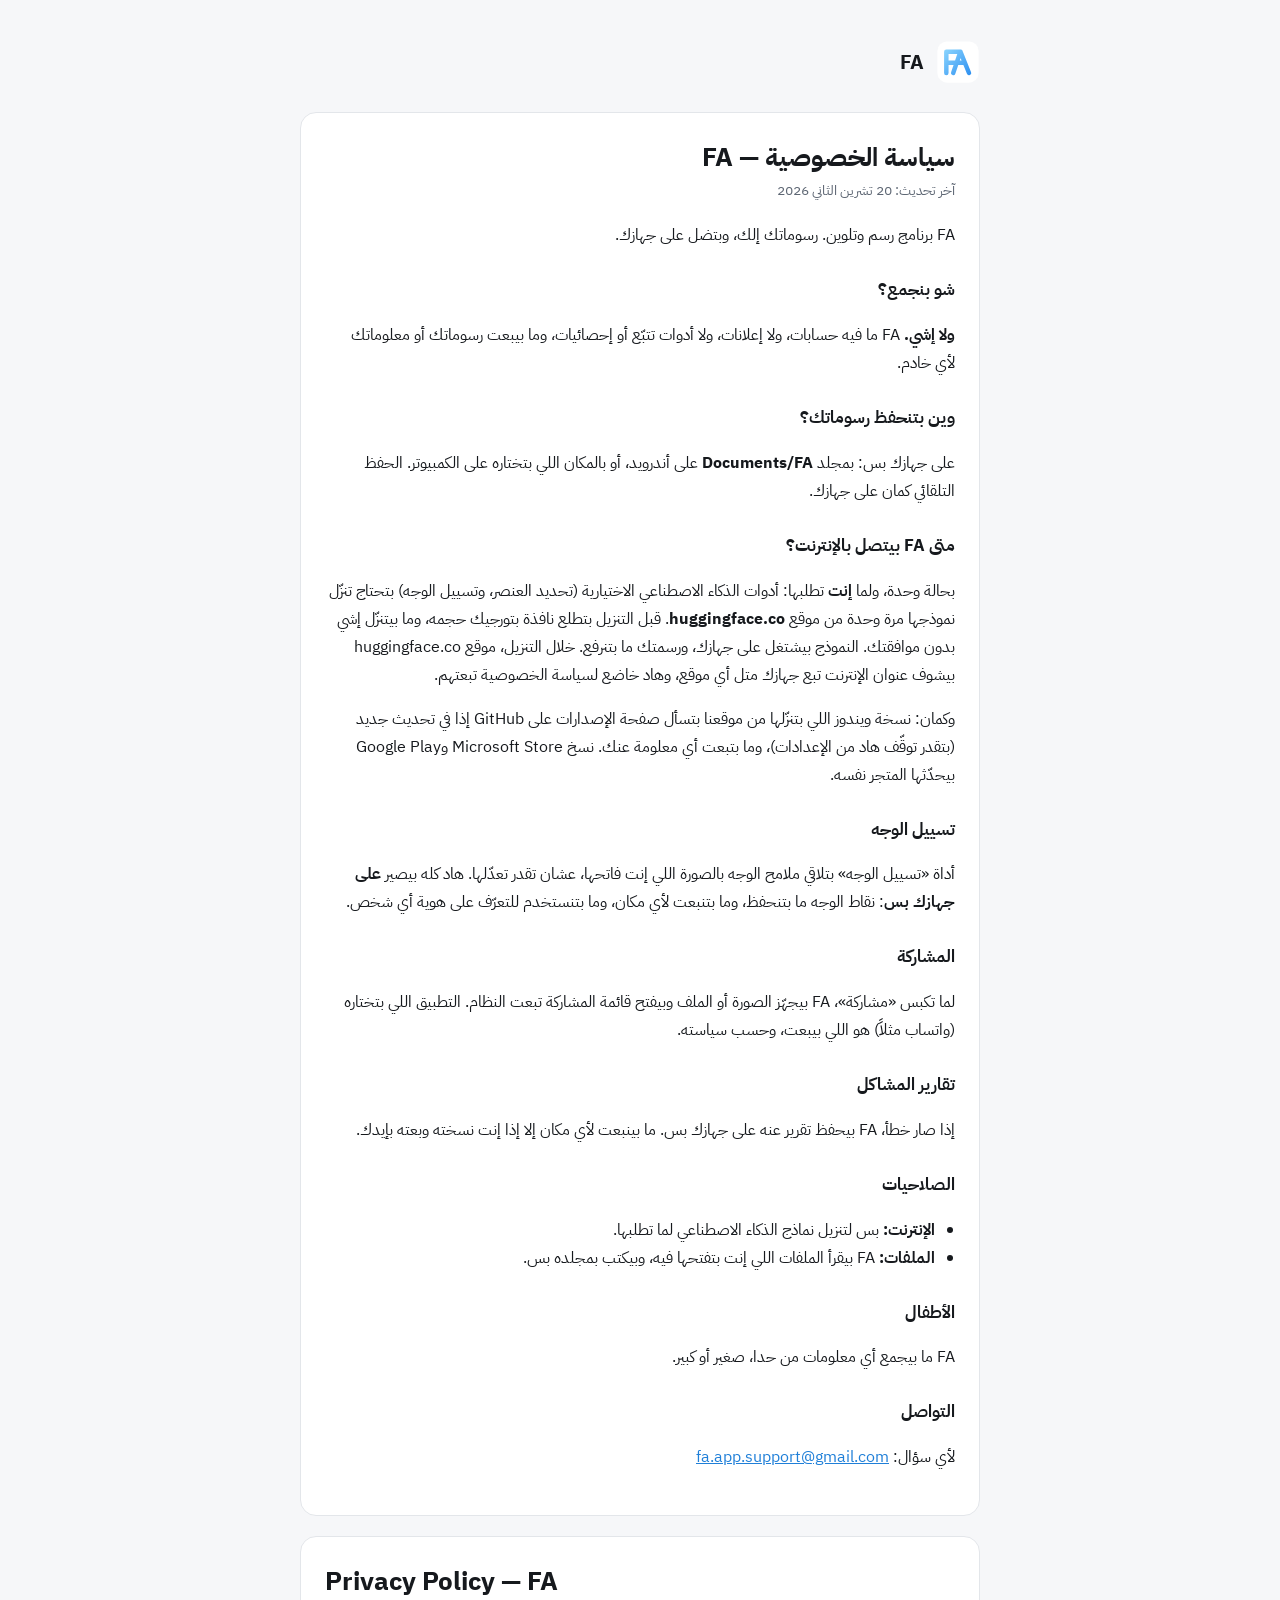
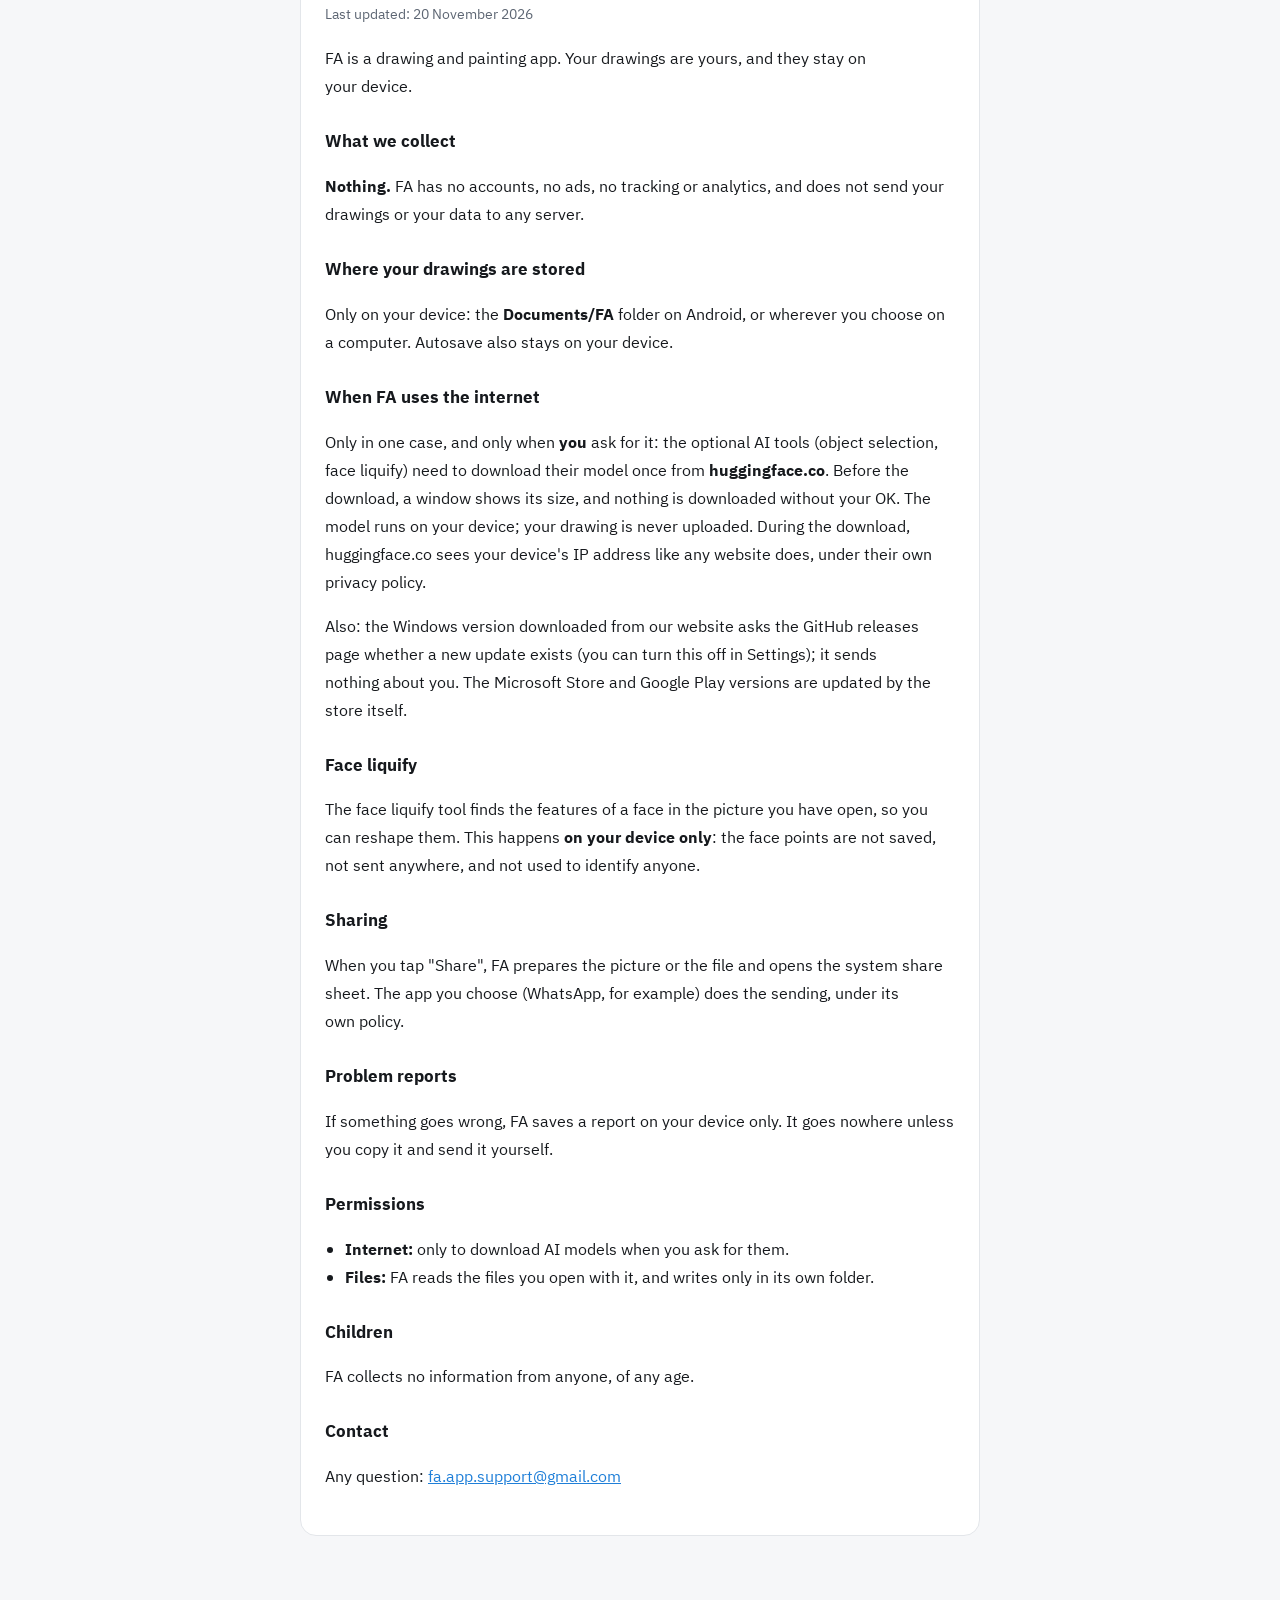
==== privacy.html @ 04025201 "Privacy policy page (Google Play / Microsoft Store link) Co-Authored-By: Claude Opus 5.5 <noreply@an" ====
<!doctype html>
<html lang="ar" dir="rtl">
<head>
<meta charset="utf-8">
<meta name="viewport" content="width=device-width, initial-scale=1">
<meta http-equiv="Content-Security-Policy" content="default-src 'self'; style-src 'self' 'unsafe-inline'; font-src 'self'">
<title>FA — سياسة الخصوصية · Privacy Policy</title>
<link rel="stylesheet" href="site/assets/fonts/fonts.css">
<style>
  /* Same text as docs/store/privacy-policy.md: change both together. */
  :root { --bg: #0f1114; --card: #171a1f; --text: #e8ebf0; --muted: #9aa3b0; --line: #262a31; --accent: #5ab8ff; }
  @media (prefers-color-scheme: light) { :root { --bg: #f6f7f9; --card: #fff; --text: #16191d; --muted: #5d6673; --line: #e3e6ea; --accent: #1f7fd8; } }
  * { box-sizing: border-box; }
  body { margin: 0; background: var(--bg); color: var(--text); font: 16px/1.75 'IBM Plex Sans Arabic', system-ui, sans-serif; -webkit-font-smoothing: antialiased; }
  main { max-width: 720px; margin: 0 auto; padding: 40px 20px 64px; }
  .brand { display: flex; align-items: center; gap: 12px; margin-bottom: 28px; }
  .brand svg { width: 44px; height: 44px; }
  .brand b { font-size: 20px; }
  section { background: var(--card); border: 1px solid var(--line); border-radius: 16px; padding: 28px 24px; margin-bottom: 20px; }
  h1 { font-size: 26px; line-height: 1.3; margin: 0 0 4px; text-wrap: balance; }
  h2 { font-size: 17px; margin: 26px 0 6px; }
  p, li { color: var(--text); text-wrap: pretty; }
  .date { color: var(--muted); font-size: 14px; margin: 0 0 18px; }
  ul { padding-inline-start: 20px; }
  a { color: var(--accent); }
  .en { direction: ltr; text-align: left; }
</style>
</head>
<body>
<main>
  <div class="brand" aria-hidden="true">
    <svg viewBox="0 0 64 64"><defs><linearGradient id="g" gradientUnits="userSpaceOnUse" x1="10" y1="12" x2="52" y2="52"><stop offset="0" stop-color="#8fd8ff"/><stop offset="1" stop-color="#2b8ef0"/></linearGradient></defs><rect x="2" y="2" width="60" height="60" rx="14" fill="#fff"/><path d="M15 48V17H35.5L48 48M35.5 17L25 48M15 33H42" fill="none" stroke="url(#g)" stroke-width="6.5" stroke-linecap="round" stroke-linejoin="round"/></svg>
    <b>FA</b>
  </div>

  <section>
    <h1>سياسة الخصوصية — FA</h1>
    <p class="date">آخر تحديث: 20 تشرين الثاني 2026</p>
    <p>FA برنامج رسم وتلوين. رسوماتك إلك، وبتضل على جهازك.</p>

    <h2>شو بنجمع؟</h2>
    <p><b>ولا إشي.</b> FA ما فيه حسابات، ولا إعلانات، ولا أدوات تتبّع أو إحصائيات، وما بيبعت رسوماتك أو معلوماتك لأي خادم.</p>

    <h2>وين بتنحفظ رسوماتك؟</h2>
    <p>على جهازك بس: بمجلد <b>Documents/FA</b> على أندرويد، أو بالمكان اللي بتختاره على الكمبيوتر. الحفظ التلقائي كمان على جهازك.</p>

    <h2>متى FA بيتصل بالإنترنت؟</h2>
    <p>بحالة وحدة، ولما <b>إنت</b> تطلبها: أدوات الذكاء الاصطناعي الاختيارية (تحديد العنصر، وتسييل الوجه) بتحتاج تنزّل نموذجها مرة وحدة من موقع <b>huggingface.co</b>. قبل التنزيل بتطلع نافذة بتورجيك حجمه، وما بيتنزّل إشي بدون موافقتك. النموذج بيشتغل على جهازك، ورسمتك ما بتنرفع. خلال التنزيل، موقع huggingface.co بيشوف عنوان الإنترنت تبع جهازك متل أي موقع، وهاد خاضع لسياسة الخصوصية تبعتهم.</p>

    <p>وكمان: نسخة ويندوز اللي بتنزّلها من موقعنا بتسأل صفحة الإصدارات على GitHub إذا في تحديث جديد (بتقدر توقّف هاد من الإعدادات)، وما بتبعت أي معلومة عنك. نسخ Microsoft Store وGoogle Play بيحدّثها المتجر نفسه.</p>

    <h2>تسييل الوجه</h2>
    <p>أداة «تسييل الوجه» بتلاقي ملامح الوجه بالصورة اللي إنت فاتحها، عشان تقدر تعدّلها. هاد كله بيصير <b>على جهازك بس</b>: نقاط الوجه ما بتنحفظ، وما بتنبعت لأي مكان، وما بتنستخدم للتعرّف على هوية أي شخص.</p>

    <h2>المشاركة</h2>
    <p>لما تكبس «مشاركة»، FA بيجهّز الصورة أو الملف وبيفتح قائمة المشاركة تبعت النظام. التطبيق اللي بتختاره (واتساب مثلاً) هو اللي بيبعت، وحسب سياسته.</p>

    <h2>تقارير المشاكل</h2>
    <p>إذا صار خطأ، FA بيحفظ تقرير عنه على جهازك بس. ما بينبعت لأي مكان إلا إذا إنت نسخته وبعته بإيدك.</p>

    <h2>الصلاحيات</h2>
    <ul>
      <li><b>الإنترنت:</b> بس لتنزيل نماذج الذكاء الاصطناعي لما تطلبها.</li>
      <li><b>الملفات:</b> FA بيقرأ الملفات اللي إنت بتفتحها فيه، وبيكتب بمجلده بس.</li>
    </ul>

    <h2>الأطفال</h2>
    <p>FA ما بيجمع أي معلومات من حدا، صغير أو كبير.</p>

    <h2>التواصل</h2>
    <p>لأي سؤال: <a href="mailto:fa.app.support@gmail.com" dir="ltr">fa.app.support@gmail.com</a></p>
  </section>

  <section class="en" lang="en" dir="ltr">
    <h1>Privacy Policy — FA</h1>
    <p class="date">Last updated: 20 November 2026</p>
    <p>FA is a drawing and painting app. Your drawings are yours, and they stay on your device.</p>

    <h2>What we collect</h2>
    <p><b>Nothing.</b> FA has no accounts, no ads, no tracking or analytics, and does not send your drawings or your data to any server.</p>

    <h2>Where your drawings are stored</h2>
    <p>Only on your device: the <b>Documents/FA</b> folder on Android, or wherever you choose on a computer. Autosave also stays on your device.</p>

    <h2>When FA uses the internet</h2>
    <p>Only in one case, and only when <b>you</b> ask for it: the optional AI tools (object selection, face liquify) need to download their model once from <b>huggingface.co</b>. Before the download, a window shows its size, and nothing is downloaded without your OK. The model runs on your device; your drawing is never uploaded. During the download, huggingface.co sees your device's IP address like any website does, under their own privacy policy.</p>

    <p>Also: the Windows version downloaded from our website asks the GitHub releases page whether a new update exists (you can turn this off in Settings); it sends nothing about you. The Microsoft Store and Google Play versions are updated by the store itself.</p>

    <h2>Face liquify</h2>
    <p>The face liquify tool finds the features of a face in the picture you have open, so you can reshape them. This happens <b>on your device only</b>: the face points are not saved, not sent anywhere, and not used to identify anyone.</p>

    <h2>Sharing</h2>
    <p>When you tap "Share", FA prepares the picture or the file and opens the system share sheet. The app you choose (WhatsApp, for example) does the sending, under its own policy.</p>

    <h2>Problem reports</h2>
    <p>If something goes wrong, FA saves a report on your device only. It goes nowhere unless you copy it and send it yourself.</p>

    <h2>Permissions</h2>
    <ul>
      <li><b>Internet:</b> only to download AI models when you ask for them.</li>
      <li><b>Files:</b> FA reads the files you open with it, and writes only in its own folder.</li>
    </ul>

    <h2>Children</h2>
    <p>FA collects no information from anyone, of any age.</p>

    <h2>Contact</h2>
    <p>Any question: <a href="mailto:fa.app.support@gmail.com">fa.app.support@gmail.com</a></p>
  </section>
</main>
</body>
</html>
---- site/assets/fonts/fonts.css ----
/* IBM Plex Sans Arabic, SIL Open Font License 1.1 (OFL.txt). Bundled: the app works offline and its CSP blocks remote fonts. */
@font-face{font-family:'IBM Plex Sans Arabic';font-style:normal;font-weight:400;font-display:swap;src:url(plex-arabic-400-arabic.woff2) format('woff2');unicode-range:U+0600-06FF, U+0750-077F, U+0870-0891, U+0897-08E1, U+08E3-08FF, U+200C-200E, U+2010-2011, U+204F, U+2E41, U+FB50-FDFF, U+FE70-FE74, U+FE76-FEFC, U+102E0-102FB, U+10E60-10E7E, U+10EC2-10EC7, U+10EC9-10EEE, U+10EF0-10EFF, U+1EE00-1EE03, U+1EE05-1EE1F, U+1EE21-1EE22, U+1EE24, U+1EE27, U+1EE29-1EE32, U+1EE34-1EE37, U+1EE39, U+1EE3B, U+1EE42, U+1EE47, U+1EE49, U+1EE4B, U+1EE4D-1EE4F, U+1EE51-1EE52, U+1EE54, U+1EE57, U+1EE59, U+1EE5B, U+1EE5D, U+1EE5F, U+1EE61-1EE62, U+1EE64, U+1EE67-1EE6A, U+1EE6C-1EE72, U+1EE74-1EE77, U+1EE79-1EE7C, U+1EE7E, U+1EE80-1EE89, U+1EE8B-1EE9B, U+1EEA1-1EEA3, U+1EEA5-1EEA9, U+1EEAB-1EEBB, U+1EEF0-1EEF1;}
@font-face{font-family:'IBM Plex Sans Arabic';font-style:normal;font-weight:400;font-display:swap;src:url(plex-arabic-400-latin-ext.woff2) format('woff2');unicode-range:U+0100-02BA, U+02BD-02C5, U+02C7-02CC, U+02CE-02D7, U+02DD-02FF, U+0304, U+0308, U+0329, U+1D00-1DBF, U+1E00-1E9F, U+1EF2-1EFF, U+2020, U+20A0-20AB, U+20AD-20C4, U+2113, U+2C60-2C7F, U+A720-A7FF;}
@font-face{font-family:'IBM Plex Sans Arabic';font-style:normal;font-weight:400;font-display:swap;src:url(plex-arabic-400-latin.woff2) format('woff2');unicode-range:U+0000-00FF, U+0131, U+0152-0153, U+02BB-02BC, U+02C6, U+02DA, U+02DC, U+0304, U+0308, U+0329, U+2000-206F, U+20AC, U+2122, U+2191, U+2193, U+2212, U+2215, U+FEFF, U+FFFD;}
@font-face{font-family:'IBM Plex Sans Arabic';font-style:normal;font-weight:500;font-display:swap;src:url(plex-arabic-500-arabic.woff2) format('woff2');unicode-range:U+0600-06FF, U+0750-077F, U+0870-0891, U+0897-08E1, U+08E3-08FF, U+200C-200E, U+2010-2011, U+204F, U+2E41, U+FB50-FDFF, U+FE70-FE74, U+FE76-FEFC, U+102E0-102FB, U+10E60-10E7E, U+10EC2-10EC7, U+10EC9-10EEE, U+10EF0-10EFF, U+1EE00-1EE03, U+1EE05-1EE1F, U+1EE21-1EE22, U+1EE24, U+1EE27, U+1EE29-1EE32, U+1EE34-1EE37, U+1EE39, U+1EE3B, U+1EE42, U+1EE47, U+1EE49, U+1EE4B, U+1EE4D-1EE4F, U+1EE51-1EE52, U+1EE54, U+1EE57, U+1EE59, U+1EE5B, U+1EE5D, U+1EE5F, U+1EE61-1EE62, U+1EE64, U+1EE67-1EE6A, U+1EE6C-1EE72, U+1EE74-1EE77, U+1EE79-1EE7C, U+1EE7E, U+1EE80-1EE89, U+1EE8B-1EE9B, U+1EEA1-1EEA3, U+1EEA5-1EEA9, U+1EEAB-1EEBB, U+1EEF0-1EEF1;}
@font-face{font-family:'IBM Plex Sans Arabic';font-style:normal;font-weight:500;font-display:swap;src:url(plex-arabic-500-latin-ext.woff2) format('woff2');unicode-range:U+0100-02BA, U+02BD-02C5, U+02C7-02CC, U+02CE-02D7, U+02DD-02FF, U+0304, U+0308, U+0329, U+1D00-1DBF, U+1E00-1E9F, U+1EF2-1EFF, U+2020, U+20A0-20AB, U+20AD-20C4, U+2113, U+2C60-2C7F, U+A720-A7FF;}
@font-face{font-family:'IBM Plex Sans Arabic';font-style:normal;font-weight:500;font-display:swap;src:url(plex-arabic-500-latin.woff2) format('woff2');unicode-range:U+0000-00FF, U+0131, U+0152-0153, U+02BB-02BC, U+02C6, U+02DA, U+02DC, U+0304, U+0308, U+0329, U+2000-206F, U+20AC, U+2122, U+2191, U+2193, U+2212, U+2215, U+FEFF, U+FFFD;}
@font-face{font-family:'IBM Plex Sans Arabic';font-style:normal;font-weight:600;font-display:swap;src:url(plex-arabic-600-arabic.woff2) format('woff2');unicode-range:U+0600-06FF, U+0750-077F, U+0870-0891, U+0897-08E1, U+08E3-08FF, U+200C-200E, U+2010-2011, U+204F, U+2E41, U+FB50-FDFF, U+FE70-FE74, U+FE76-FEFC, U+102E0-102FB, U+10E60-10E7E, U+10EC2-10EC7, U+10EC9-10EEE, U+10EF0-10EFF, U+1EE00-1EE03, U+1EE05-1EE1F, U+1EE21-1EE22, U+1EE24, U+1EE27, U+1EE29-1EE32, U+1EE34-1EE37, U+1EE39, U+1EE3B, U+1EE42, U+1EE47, U+1EE49, U+1EE4B, U+1EE4D-1EE4F, U+1EE51-1EE52, U+1EE54, U+1EE57, U+1EE59, U+1EE5B, U+1EE5D, U+1EE5F, U+1EE61-1EE62, U+1EE64, U+1EE67-1EE6A, U+1EE6C-1EE72, U+1EE74-1EE77, U+1EE79-1EE7C, U+1EE7E, U+1EE80-1EE89, U+1EE8B-1EE9B, U+1EEA1-1EEA3, U+1EEA5-1EEA9, U+1EEAB-1EEBB, U+1EEF0-1EEF1;}
@font-face{font-family:'IBM Plex Sans Arabic';font-style:normal;font-weight:600;font-display:swap;src:url(plex-arabic-600-latin-ext.woff2) format('woff2');unicode-range:U+0100-02BA, U+02BD-02C5, U+02C7-02CC, U+02CE-02D7, U+02DD-02FF, U+0304, U+0308, U+0329, U+1D00-1DBF, U+1E00-1E9F, U+1EF2-1EFF, U+2020, U+20A0-20AB, U+20AD-20C4, U+2113, U+2C60-2C7F, U+A720-A7FF;}
@font-face{font-family:'IBM Plex Sans Arabic';font-style:normal;font-weight:600;font-display:swap;src:url(plex-arabic-600-latin.woff2) format('woff2');unicode-range:U+0000-00FF, U+0131, U+0152-0153, U+02BB-02BC, U+02C6, U+02DA, U+02DC, U+0304, U+0308, U+0329, U+2000-206F, U+20AC, U+2122, U+2191, U+2193, U+2212, U+2215, U+FEFF, U+FFFD;}
@font-face{font-family:'IBM Plex Sans Arabic';font-style:normal;font-weight:700;font-display:swap;src:url(plex-arabic-700-arabic.woff2) format('woff2');unicode-range:U+0600-06FF, U+0750-077F, U+0870-0891, U+0897-08E1, U+08E3-08FF, U+200C-200E, U+2010-2011, U+204F, U+2E41, U+FB50-FDFF, U+FE70-FE74, U+FE76-FEFC, U+102E0-102FB, U+10E60-10E7E, U+10EC2-10EC7, U+10EC9-10EEE, U+10EF0-10EFF, U+1EE00-1EE03, U+1EE05-1EE1F, U+1EE21-1EE22, U+1EE24, U+1EE27, U+1EE29-1EE32, U+1EE34-1EE37, U+1EE39, U+1EE3B, U+1EE42, U+1EE47, U+1EE49, U+1EE4B, U+1EE4D-1EE4F, U+1EE51-1EE52, U+1EE54, U+1EE57, U+1EE59, U+1EE5B, U+1EE5D, U+1EE5F, U+1EE61-1EE62, U+1EE64, U+1EE67-1EE6A, U+1EE6C-1EE72, U+1EE74-1EE77, U+1EE79-1EE7C, U+1EE7E, U+1EE80-1EE89, U+1EE8B-1EE9B, U+1EEA1-1EEA3, U+1EEA5-1EEA9, U+1EEAB-1EEBB, U+1EEF0-1EEF1;}
@font-face{font-family:'IBM Plex Sans Arabic';font-style:normal;font-weight:700;font-display:swap;src:url(plex-arabic-700-latin-ext.woff2) format('woff2');unicode-range:U+0100-02BA, U+02BD-02C5, U+02C7-02CC, U+02CE-02D7, U+02DD-02FF, U+0304, U+0308, U+0329, U+1D00-1DBF, U+1E00-1E9F, U+1EF2-1EFF, U+2020, U+20A0-20AB, U+20AD-20C4, U+2113, U+2C60-2C7F, U+A720-A7FF;}
@font-face{font-family:'IBM Plex Sans Arabic';font-style:normal;font-weight:700;font-display:swap;src:url(plex-arabic-700-latin.woff2) format('woff2');unicode-range:U+0000-00FF, U+0131, U+0152-0153, U+02BB-02BC, U+02C6, U+02DA, U+02DC, U+0304, U+0308, U+0329, U+2000-206F, U+20AC, U+2122, U+2191, U+2193, U+2212, U+2215, U+FEFF, U+FFFD;}
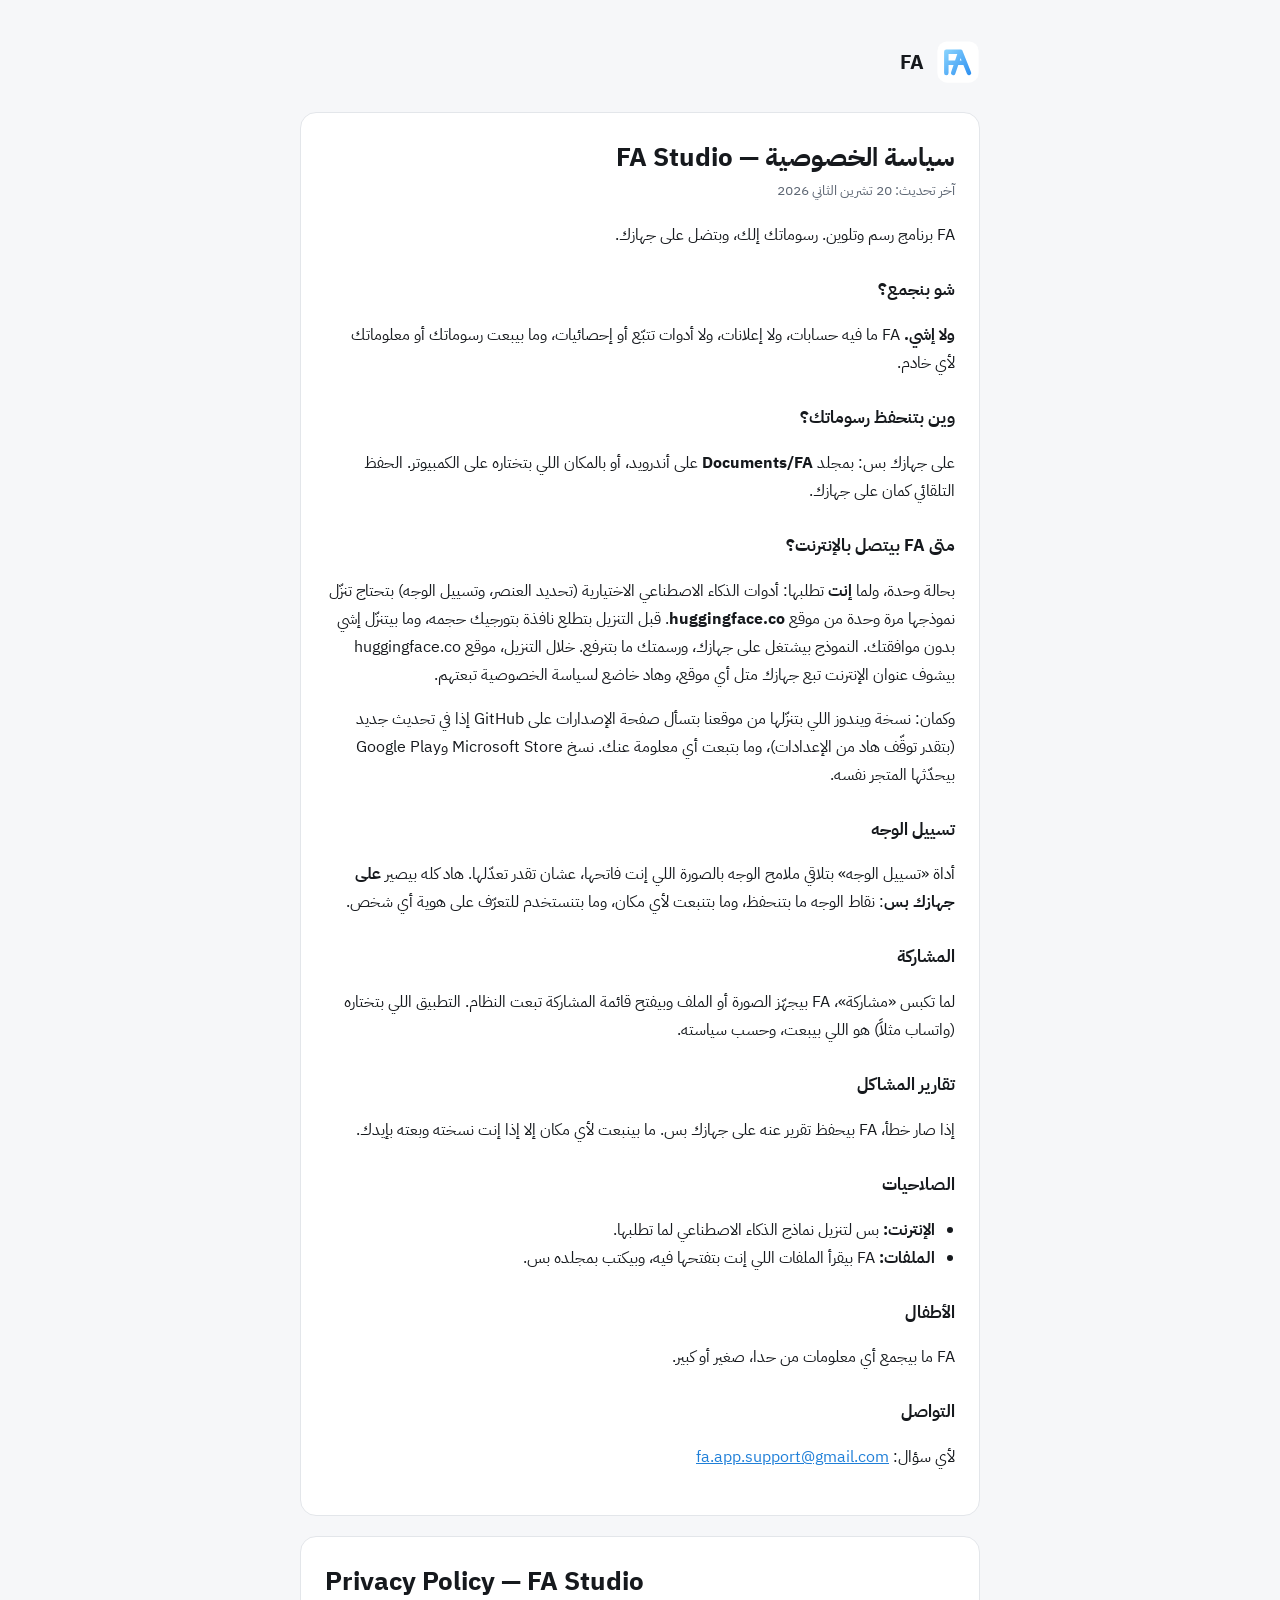
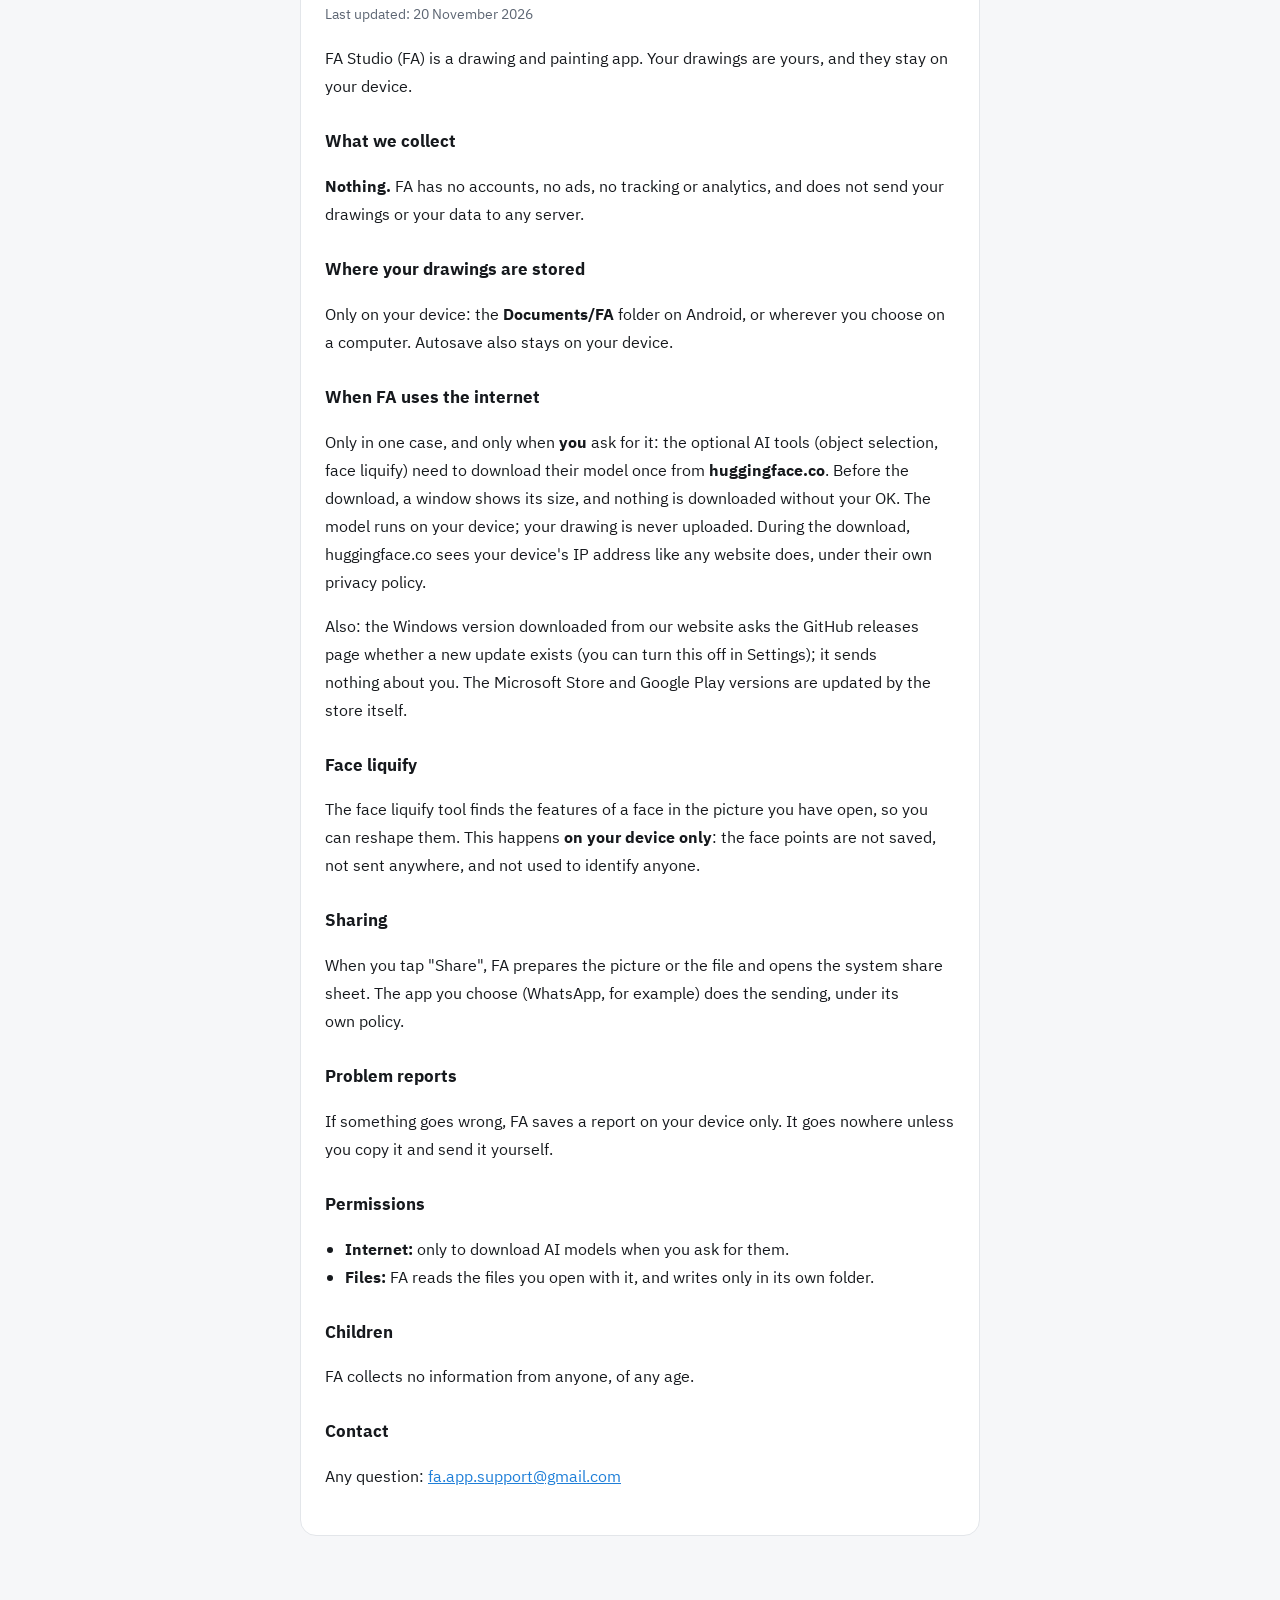
==== commit 705686c0: "Privacy page: FA Studio name, as in the stores Co-Authored-By: Claude Opus 5.5 <noreply@anthropic.co" ====
--- a/privacy.html
+++ b/privacy.html
@@ -4,7 +4,7 @@
 <meta charset="utf-8">
 <meta name="viewport" content="width=device-width, initial-scale=1">
 <meta http-equiv="Content-Security-Policy" content="default-src 'self'; style-src 'self' 'unsafe-inline'; font-src 'self'">
-<title>FA — سياسة الخصوصية · Privacy Policy</title>
+<title>FA Studio — سياسة الخصوصية · Privacy Policy</title>
 <link rel="stylesheet" href="site/assets/fonts/fonts.css">
 <style>
   /* Same text as docs/store/privacy-policy.md: change both together. */
@@ -34,7 +34,7 @@
   </div>
 
   <section>
-    <h1>سياسة الخصوصية — FA</h1>
+    <h1>سياسة الخصوصية — FA Studio</h1>
     <p class="date">آخر تحديث: 20 تشرين الثاني 2026</p>
     <p>FA برنامج رسم وتلوين. رسوماتك إلك، وبتضل على جهازك.</p>
 
@@ -72,9 +72,9 @@
   </section>
 
   <section class="en" lang="en" dir="ltr">
-    <h1>Privacy Policy — FA</h1>
+    <h1>Privacy Policy — FA Studio</h1>
     <p class="date">Last updated: 20 November 2026</p>
-    <p>FA is a drawing and painting app. Your drawings are yours, and they stay on your device.</p>
+    <p>FA Studio (FA) is a drawing and painting app. Your drawings are yours, and they stay on your device.</p>
 
     <h2>What we collect</h2>
     <p><b>Nothing.</b> FA has no accounts, no ads, no tracking or analytics, and does not send your drawings or your data to any server.</p>
